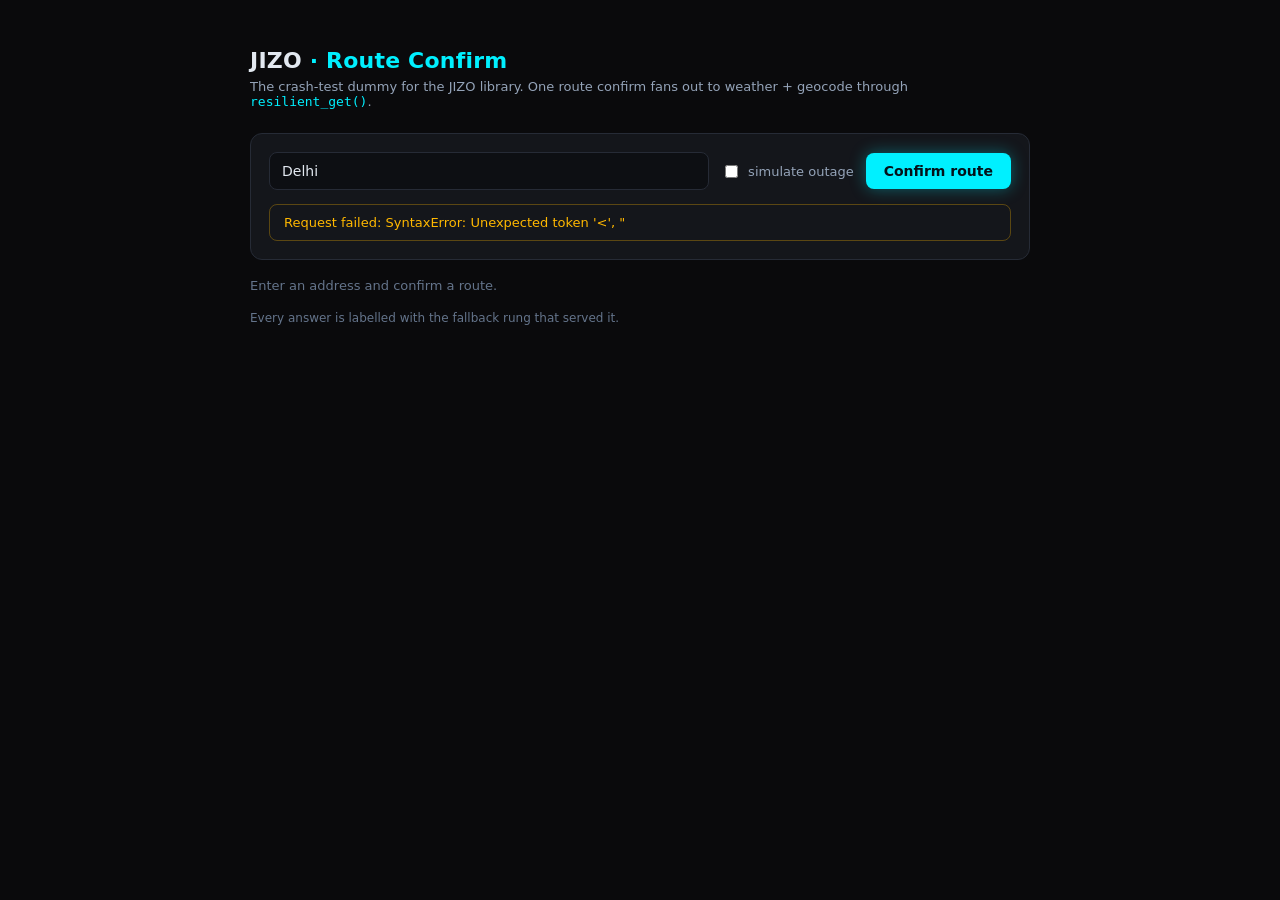
==== frontend/demo.html @ 1b7d5fe1 "feat(demo): route-confirm demo app that consumes the library Owner: Pushkar (P6). The consumer that " ====
<!DOCTYPE html>
<html lang="en">
<head>
<meta charset="utf-8">
<meta name="viewport" content="width=device-width, initial-scale=1">
<title>JIZO · Route Confirm</title>
<style>
  :root {
    --bg: #0a0a0c;
    --panel: #14161b;
    --border: #262b36;
    --text: #e2e8f0;
    --muted: #94a3b8;
    --faint: #64748b;
    --cyan: #00f0ff;
    --green: #00ff66;
    --amber: #ffb800;
    --pink: #ff0055;
  }
  * { box-sizing: border-box; }
  body {
    margin: 0; min-height: 100vh; background: var(--bg); color: var(--text);
    font-family: "Segoe UI", Inter, system-ui, sans-serif;
    display: flex; justify-content: center; padding: 48px 20px;
  }
  .wrap { width: 100%; max-width: 780px; }
  header { margin-bottom: 24px; }
  h1 { margin: 0; font-size: 22px; font-weight: 700; letter-spacing: 0.2px; }
  h1 span { color: var(--cyan); }
  .sub { color: var(--muted); font-size: 13px; margin-top: 6px; }

  .panel {
    background: var(--panel); border: 1px solid var(--border);
    border-radius: 12px; padding: 18px;
  }
  .controls { display: flex; gap: 12px; align-items: center; flex-wrap: wrap; }
  input[type=text] {
    flex: 1; min-width: 180px; background: #0d0f13; color: var(--text);
    border: 1px solid var(--border); border-radius: 8px;
    padding: 10px 12px; font: inherit; font-size: 14px;
  }
  input[type=text]:focus { outline: none; border-color: var(--cyan); }
  label.check { display: flex; align-items: center; gap: 7px; color: var(--muted); font-size: 13px; }
  button {
    background: var(--cyan); color: #04121a; border: 0; border-radius: 8px;
    padding: 10px 18px; font: inherit; font-weight: 700; font-size: 14px;
    cursor: pointer; box-shadow: 0 0 16px rgba(0, 240, 255, 0.35);
  }
  button:hover { box-shadow: 0 0 22px rgba(0, 240, 255, 0.55); }
  button:disabled { opacity: 0.5; cursor: default; box-shadow: none; }

  .results { display: grid; grid-template-columns: 1fr 1fr; gap: 14px; margin-top: 18px; }
  @media (max-width: 640px) { .results { grid-template-columns: 1fr; } }
  .card {
    background: var(--panel); border: 1px solid var(--border);
    border-radius: 12px; padding: 16px;
  }
  .card h2 { margin: 0 0 10px; font-size: 13px; color: var(--muted); font-weight: 600; }
  .badge {
    display: inline-block; font-size: 11px; font-weight: 700; padding: 3px 9px;
    border-radius: 999px; text-transform: uppercase; letter-spacing: 0.6px;
  }
  .badge.live    { color: #04121a; background: var(--green); }
  .badge.cache   { color: #1a1204; background: var(--amber); }
  .badge.default { color: #1a1204; background: var(--amber); }
  .badge.message { color: #fff; background: var(--pink); }
  .badge.none    { color: var(--text); background: #334155; }
  .meta { display: flex; flex-wrap: wrap; gap: 6px 16px; color: var(--faint); font-size: 12px; margin: 10px 0; }
  .meta b { color: var(--muted); font-weight: 600; }
  pre {
    margin: 0; background: #0d0f13; border: 1px solid var(--border);
    border-radius: 8px; padding: 10px; font-size: 11.5px; color: #b6c2d2;
    overflow: auto; max-height: 180px;
  }
  .empty { color: var(--faint); font-size: 13px; }
  footer { color: var(--faint); font-size: 12px; margin-top: 18px; }
  code { color: var(--cyan); }
  .banner {
    margin-top: 14px; padding: 10px 14px; border-radius: 8px; font-size: 13px;
    border: 1px solid var(--border);
  }
  .banner.ok { color: var(--green); border-color: rgba(0,255,102,0.3); }
  .banner.bad { color: var(--amber); border-color: rgba(255,184,0,0.3); }
</style>
</head>
<body>
  <div class="wrap">
    <header>
      <h1>JIZO <span>· Route Confirm</span></h1>
      <div class="sub">
        The crash-test dummy for the JIZO library. One route confirm fans out to
        weather + geocode through <code>resilient_get()</code>.
      </div>
    </header>

    <div class="panel">
      <div class="controls">
        <input id="address" type="text" value="Delhi" placeholder="Delivery address">
        <label class="check">
          <input id="simulate" type="checkbox"> simulate outage
        </label>
        <button id="go">Confirm route</button>
      </div>
      <div id="banner"></div>
    </div>

    <div class="results" id="results">
      <div class="empty">Enter an address and confirm a route.</div>
    </div>

    <footer>Every answer is labelled with the fallback rung that served it.</footer>
  </div>

<script>
const $ = (id) => document.getElementById(id);

function badge(rung) {
  const cls = ["live", "cache", "default", "message"].includes(rung) ? rung : "none";
  return `<span class="badge ${cls}">${rung}</span>`;
}

function card(key, r) {
  const title = key === "weather" ? "Weather · Open-Meteo" : "Geocode · Nominatim";
  const data = r.data === null || r.data === undefined
    ? '<span class="empty">no payload</span>'
    : `<pre>${JSON.stringify(r.data, null, 2)}</pre>`;
  const breaker = r.breakerState || "—";
  return `
    <div class="card">
      <h2>${title}</h2>
      ${badge(r.servedFrom)}
      <div class="meta">
        <span><b>status</b> ${r.status ?? "—"}</span>
        <span><b>latency</b> ${r.latencyMs}ms</span>
        <span><b>attempts</b> ${r.attempts}</span>
        <span><b>breaker</b> ${breaker}</span>
      </div>
      ${r.note ? `<div class="meta"><span>${r.note}</span></div>` : ""}
      ${data}
    </div>`;
}

async function confirm() {
  const button = $("go");
  button.disabled = true;
  $("banner").innerHTML = "";
  try {
    const params = new URLSearchParams({
      address: $("address").value || "Delhi",
      simulate: $("simulate").checked ? "1" : "0",
    });
    const response = await fetch("/api/confirm?" + params.toString());
    const body = await response.json();
    $("results").innerHTML =
      card("weather", body.results.weather) + card("geocode", body.results.geocode);
    $("banner").innerHTML = body.degraded
      ? `<div class="banner bad">Degraded — a fallback rung answered instead of the live upstream.</div>`
      : `<div class="banner ok">Healthy — both calls served live.</div>`;
  } catch (err) {
    $("banner").innerHTML = `<div class="banner bad">Request failed: ${err}</div>`;
  } finally {
    button.disabled = false;
  }
}

$("go").addEventListener("click", confirm);
$("address").addEventListener("keydown", (e) => { if (e.key === "Enter") confirm(); });
confirm();
</script>
</body>
</html>
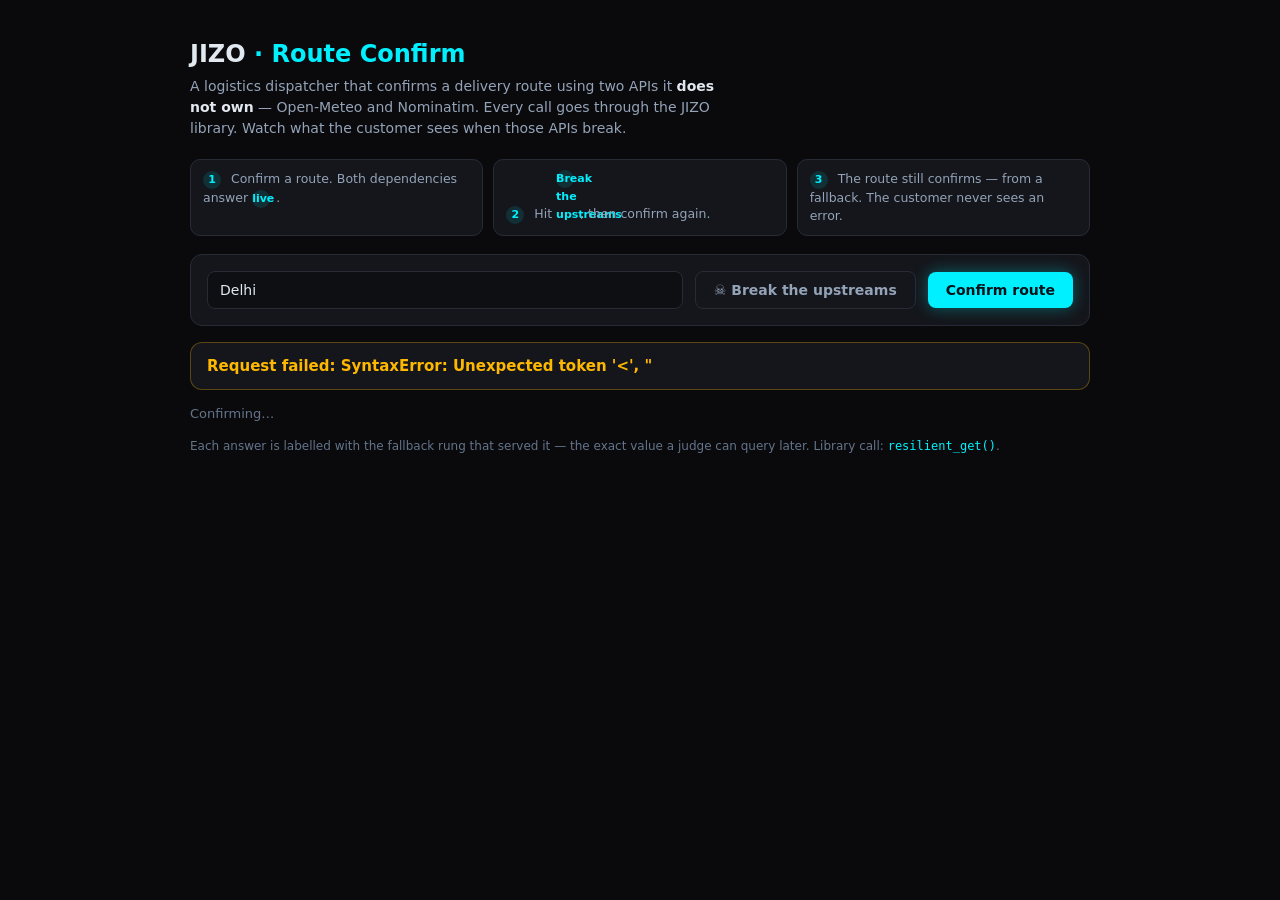
==== commit 2048d912: "feat(demo): make the demo explain itself and be presentable The first cut showed WHAT happened but n" ====
--- a/frontend/demo.html
+++ b/frontend/demo.html
@@ -6,164 +6,216 @@
 <title>JIZO · Route Confirm</title>
 <style>
   :root {
-    --bg: #0a0a0c;
-    --panel: #14161b;
-    --border: #262b36;
-    --text: #e2e8f0;
-    --muted: #94a3b8;
-    --faint: #64748b;
-    --cyan: #00f0ff;
-    --green: #00ff66;
-    --amber: #ffb800;
-    --pink: #ff0055;
+    --bg: #0a0a0c; --panel: #14161b; --panel-2: #0d0f13;
+    --border: #262b36; --text: #e2e8f0; --muted: #94a3b8; --faint: #64748b;
+    --cyan: #00f0ff; --green: #00ff66; --amber: #ffb800; --pink: #ff0055;
   }
   * { box-sizing: border-box; }
   body {
     margin: 0; min-height: 100vh; background: var(--bg); color: var(--text);
     font-family: "Segoe UI", Inter, system-ui, sans-serif;
-    display: flex; justify-content: center; padding: 48px 20px;
-  }
-  .wrap { width: 100%; max-width: 780px; }
-  header { margin-bottom: 24px; }
-  h1 { margin: 0; font-size: 22px; font-weight: 700; letter-spacing: 0.2px; }
+    display: flex; justify-content: center; padding: 40px 20px;
+  }
+  .wrap { width: 100%; max-width: 900px; }
+
+  header { margin-bottom: 20px; }
+  h1 { margin: 0; font-size: 24px; font-weight: 700; }
   h1 span { color: var(--cyan); }
-  .sub { color: var(--muted); font-size: 13px; margin-top: 6px; }
-
-  .panel {
-    background: var(--panel); border: 1px solid var(--border);
-    border-radius: 12px; padding: 18px;
-  }
+  .lede { color: var(--muted); font-size: 14px; margin: 8px 0 0; line-height: 1.5; max-width: 62ch; }
+  .lede b { color: var(--text); }
+
+  /* presenter steps */
+  .steps { display: grid; grid-template-columns: repeat(3, 1fr); gap: 10px; margin: 18px 0; }
+  @media (max-width: 700px) { .steps { grid-template-columns: 1fr; } }
+  .step {
+    background: var(--panel); border: 1px solid var(--border); border-radius: 10px;
+    padding: 10px 12px; font-size: 12.5px; color: var(--muted); line-height: 1.45;
+  }
+  .step b {
+    display: inline-block; width: 18px; height: 18px; border-radius: 50%;
+    background: rgba(0,240,255,0.12); color: var(--cyan); text-align: center;
+    line-height: 18px; font-size: 11px; margin-right: 6px;
+  }
+
+  .panel { background: var(--panel); border: 1px solid var(--border); border-radius: 12px; padding: 16px; }
   .controls { display: flex; gap: 12px; align-items: center; flex-wrap: wrap; }
   input[type=text] {
-    flex: 1; min-width: 180px; background: #0d0f13; color: var(--text);
-    border: 1px solid var(--border); border-radius: 8px;
-    padding: 10px 12px; font: inherit; font-size: 14px;
+    flex: 1; min-width: 160px; background: var(--panel-2); color: var(--text);
+    border: 1px solid var(--border); border-radius: 8px; padding: 10px 12px;
+    font: inherit; font-size: 14px;
   }
   input[type=text]:focus { outline: none; border-color: var(--cyan); }
-  label.check { display: flex; align-items: center; gap: 7px; color: var(--muted); font-size: 13px; }
   button {
-    background: var(--cyan); color: #04121a; border: 0; border-radius: 8px;
-    padding: 10px 18px; font: inherit; font-weight: 700; font-size: 14px;
-    cursor: pointer; box-shadow: 0 0 16px rgba(0, 240, 255, 0.35);
-  }
-  button:hover { box-shadow: 0 0 22px rgba(0, 240, 255, 0.55); }
-  button:disabled { opacity: 0.5; cursor: default; box-shadow: none; }
-
-  .results { display: grid; grid-template-columns: 1fr 1fr; gap: 14px; margin-top: 18px; }
-  @media (max-width: 640px) { .results { grid-template-columns: 1fr; } }
-  .card {
-    background: var(--panel); border: 1px solid var(--border);
-    border-radius: 12px; padding: 16px;
-  }
-  .card h2 { margin: 0 0 10px; font-size: 13px; color: var(--muted); font-weight: 600; }
-  .badge {
-    display: inline-block; font-size: 11px; font-weight: 700; padding: 3px 9px;
-    border-radius: 999px; text-transform: uppercase; letter-spacing: 0.6px;
-  }
-  .badge.live    { color: #04121a; background: var(--green); }
-  .badge.cache   { color: #1a1204; background: var(--amber); }
-  .badge.default { color: #1a1204; background: var(--amber); }
-  .badge.message { color: #fff; background: var(--pink); }
-  .badge.none    { color: var(--text); background: #334155; }
-  .meta { display: flex; flex-wrap: wrap; gap: 6px 16px; color: var(--faint); font-size: 12px; margin: 10px 0; }
+    border: 0; border-radius: 8px; padding: 10px 18px; font: inherit;
+    font-weight: 700; font-size: 14px; cursor: pointer;
+  }
+  #go { background: var(--cyan); color: #04121a; box-shadow: 0 0 16px rgba(0,240,255,0.35); }
+  #go:hover { box-shadow: 0 0 22px rgba(0,240,255,0.55); }
+  #go:disabled { opacity: 0.5; cursor: default; box-shadow: none; }
+  #break {
+    background: transparent; color: var(--muted); border: 1px solid var(--border);
+  }
+  #break:hover { color: var(--text); border-color: var(--faint); }
+  #break.on {
+    background: rgba(255,0,85,0.14); color: var(--pink);
+    border-color: rgba(255,0,85,0.5); box-shadow: 0 0 16px rgba(255,0,85,0.25);
+  }
+
+  .verdict {
+    margin: 16px 0; padding: 14px 16px; border-radius: 12px; font-size: 15px;
+    font-weight: 600; border: 1px solid var(--border); background: var(--panel);
+  }
+  .verdict.ok { color: var(--green); border-color: rgba(0,255,102,0.3); }
+  .verdict.bad { color: var(--amber); border-color: rgba(255,184,0,0.3); }
+  .verdict small { display: block; color: var(--muted); font-weight: 400; font-size: 12.5px; margin-top: 4px; }
+
+  .results { display: grid; grid-template-columns: 1fr 1fr; gap: 14px; }
+  @media (max-width: 700px) { .results { grid-template-columns: 1fr; } }
+  .card { background: var(--panel); border: 1px solid var(--border); border-radius: 12px; padding: 16px; }
+  .card h2 { margin: 0 0 4px; font-size: 14px; }
+  .card .host { color: var(--faint); font-size: 11.5px; margin-bottom: 12px; }
+
+  /* the ladder */
+  .ladder { display: flex; align-items: center; gap: 4px; margin-bottom: 12px; flex-wrap: wrap; }
+  .rung {
+    font-size: 10.5px; text-transform: uppercase; letter-spacing: 0.6px;
+    padding: 4px 9px; border-radius: 6px; border: 1px solid var(--border);
+    color: var(--faint); background: transparent;
+  }
+  .rung.active.live    { color: #04121a; background: var(--green); border-color: var(--green); }
+  .rung.active.cache   { color: #1a1204; background: var(--amber); border-color: var(--amber); }
+  .rung.active.default { color: #1a1204; background: var(--amber); border-color: var(--amber); }
+  .rung.active.message { color: #fff; background: var(--pink); border-color: var(--pink); }
+  .arrow { color: var(--faint); font-size: 11px; }
+
+  .headline { font-size: 18px; font-weight: 700; margin: 4px 0 10px; }
+  .meta { display: flex; flex-wrap: wrap; gap: 4px 14px; color: var(--faint); font-size: 12px; }
   .meta b { color: var(--muted); font-weight: 600; }
+  .why { color: var(--muted); font-size: 12.5px; line-height: 1.5; margin-top: 10px; }
+  details { margin-top: 10px; }
+  summary { color: var(--faint); font-size: 11.5px; cursor: pointer; }
   pre {
-    margin: 0; background: #0d0f13; border: 1px solid var(--border);
-    border-radius: 8px; padding: 10px; font-size: 11.5px; color: #b6c2d2;
-    overflow: auto; max-height: 180px;
-  }
-  .empty { color: var(--faint); font-size: 13px; }
+    margin: 8px 0 0; background: var(--panel-2); border: 1px solid var(--border);
+    border-radius: 8px; padding: 10px; font-size: 11px; color: #b6c2d2;
+    overflow: auto; max-height: 170px;
+  }
   footer { color: var(--faint); font-size: 12px; margin-top: 18px; }
   code { color: var(--cyan); }
-  .banner {
-    margin-top: 14px; padding: 10px 14px; border-radius: 8px; font-size: 13px;
-    border: 1px solid var(--border);
-  }
-  .banner.ok { color: var(--green); border-color: rgba(0,255,102,0.3); }
-  .banner.bad { color: var(--amber); border-color: rgba(255,184,0,0.3); }
+  .empty { color: var(--faint); font-size: 13px; }
 </style>
 </head>
 <body>
   <div class="wrap">
     <header>
       <h1>JIZO <span>· Route Confirm</span></h1>
-      <div class="sub">
-        The crash-test dummy for the JIZO library. One route confirm fans out to
-        weather + geocode through <code>resilient_get()</code>.
-      </div>
+      <p class="lede">
+        A logistics dispatcher that confirms a delivery route using two APIs it
+        <b>does not own</b> — Open-Meteo and Nominatim. Every call goes through
+        the JIZO library. Watch what the customer sees when those APIs break.
+      </p>
     </header>
+
+    <section class="steps">
+      <div class="step"><b>1</b> Confirm a route. Both dependencies answer <b>live</b>.</div>
+      <div class="step"><b>2</b> Hit <b>Break the upstreams</b>, then confirm again.</div>
+      <div class="step"><b>3</b> The route still confirms — from a fallback. The customer never sees an error.</div>
+    </section>
 
     <div class="panel">
       <div class="controls">
         <input id="address" type="text" value="Delhi" placeholder="Delivery address">
-        <label class="check">
-          <input id="simulate" type="checkbox"> simulate outage
-        </label>
-        <button id="go">Confirm route</button>
+        <button id="break" type="button">☠ Break the upstreams</button>
+        <button id="go" type="button">Confirm route</button>
       </div>
-      <div id="banner"></div>
     </div>
 
+    <div id="verdict"></div>
     <div class="results" id="results">
-      <div class="empty">Enter an address and confirm a route.</div>
+      <div class="empty">Confirming…</div>
     </div>
 
-    <footer>Every answer is labelled with the fallback rung that served it.</footer>
+    <footer>
+      Each answer is labelled with the fallback rung that served it — the exact
+      value a judge can query later. Library call: <code>resilient_get()</code>.
+    </footer>
   </div>
 
 <script>
 const $ = (id) => document.getElementById(id);
-
-function badge(rung) {
-  const cls = ["live", "cache", "default", "message"].includes(rung) ? rung : "none";
-  return `<span class="badge ${cls}">${rung}</span>`;
+const HOSTS = { weather: "api.open-meteo.com", geocode: "nominatim.openstreetmap.org" };
+const TITLES = { weather: "Weather", geocode: "Geocode" };
+
+function headline(key, data) {
+  if (data === null || data === undefined) return "no payload";
+  if (key === "weather") {
+    const t = (data.current && data.current.temperature_2m) ?? data.temperature_2m;
+    const w = (data.current && data.current.wind_speed_10m) ?? data.wind_speed_10m;
+    if (t !== undefined) return `${t}°C · wind ${w ?? "—"} km/h`;
+  } else {
+    const first = Array.isArray(data) ? data[0] : data;
+    if (first && first.display_name) return first.display_name;
+  }
+  return "answered";
+}
+
+function ladder(rungs) {
+  return rungs.map((r, i) =>
+    `${i ? '<span class="arrow">→</span>' : ""}` +
+    `<span class="rung ${r.active ? "active " + r.rung : ""}">${r.rung}</span>`
+  ).join("");
 }
 
 function card(key, r) {
-  const title = key === "weather" ? "Weather · Open-Meteo" : "Geocode · Nominatim";
-  const data = r.data === null || r.data === undefined
-    ? '<span class="empty">no payload</span>'
-    : `<pre>${JSON.stringify(r.data, null, 2)}</pre>`;
-  const breaker = r.breakerState || "—";
+  const payload = r.data === null || r.data === undefined
+    ? ""
+    : `<details><summary>raw payload</summary><pre>${JSON.stringify(r.data, null, 2)}</pre></details>`;
   return `
     <div class="card">
-      <h2>${title}</h2>
-      ${badge(r.servedFrom)}
+      <h2>${TITLES[key]}</h2>
+      <div class="host">${HOSTS[key]}</div>
+      <div class="ladder">${ladder(r.ladder)}</div>
+      <div class="headline">${headline(key, r.data)}</div>
       <div class="meta">
         <span><b>status</b> ${r.status ?? "—"}</span>
+        <span><b>attempts</b> ${r.attempts}</span>
         <span><b>latency</b> ${r.latencyMs}ms</span>
-        <span><b>attempts</b> ${r.attempts}</span>
-        <span><b>breaker</b> ${breaker}</span>
+        <span><b>breaker</b> ${r.breakerState || "—"}</span>
       </div>
-      ${r.note ? `<div class="meta"><span>${r.note}</span></div>` : ""}
-      ${data}
+      <div class="why">${r.explanation}${r.note ? ` <span style="color:var(--faint)">(${r.note})</span>` : ""}</div>
+      ${payload}
     </div>`;
 }
 
 async function confirm() {
   const button = $("go");
   button.disabled = true;
-  $("banner").innerHTML = "";
   try {
     const params = new URLSearchParams({
       address: $("address").value || "Delhi",
-      simulate: $("simulate").checked ? "1" : "0",
+      simulate: $("break").classList.contains("on") ? "1" : "0",
     });
-    const response = await fetch("/api/confirm?" + params.toString());
-    const body = await response.json();
+    const body = await (await fetch("/api/confirm?" + params)).json();
     $("results").innerHTML =
       card("weather", body.results.weather) + card("geocode", body.results.geocode);
-    $("banner").innerHTML = body.degraded
-      ? `<div class="banner bad">Degraded — a fallback rung answered instead of the live upstream.</div>`
-      : `<div class="banner ok">Healthy — both calls served live.</div>`;
+    $("verdict").innerHTML = `
+      <div class="verdict ${body.degraded ? "bad" : "ok"}">
+        ${body.degraded ? "⚠ " : "✓ "}${body.verdict}
+        <small>Route for “${body.address}”. ${body.degraded
+          ? "A dependency is down; the fallback ladder absorbed it."
+          : "No fallback needed."}</small>
+      </div>`;
   } catch (err) {
-    $("banner").innerHTML = `<div class="banner bad">Request failed: ${err}</div>`;
+    $("verdict").innerHTML = `<div class="verdict bad">Request failed: ${err}</div>`;
   } finally {
     button.disabled = false;
   }
 }
 
 $("go").addEventListener("click", confirm);
+$("break").addEventListener("click", () => {
+  $("break").classList.toggle("on");
+  confirm();
+});
 $("address").addEventListener("keydown", (e) => { if (e.key === "Enter") confirm(); });
 confirm();
 </script>
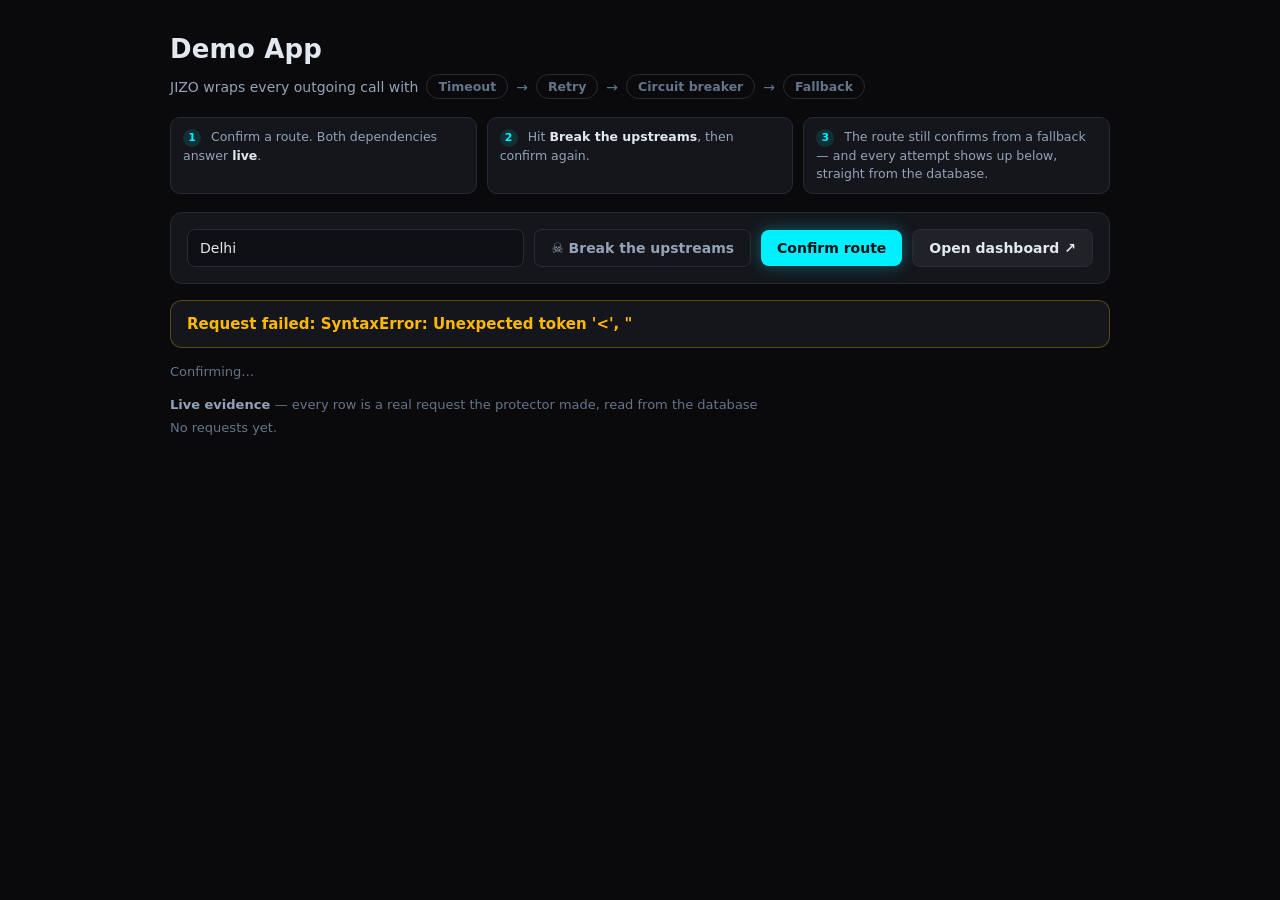
==== commit f2b59898: "feat(demo): make the demo real, provable, and wired to the dashboard The standalone demo app called " ====
--- a/frontend/demo.html
+++ b/frontend/demo.html
@@ -3,7 +3,7 @@
 <head>
 <meta charset="utf-8">
 <meta name="viewport" content="width=device-width, initial-scale=1">
-<title>JIZO · Route Confirm</title>
+<title>Demo App</title>
 <style>
   :root {
     --bg: #0a0a0c; --panel: #14161b; --panel-2: #0d0f13;
@@ -14,19 +14,25 @@
   body {
     margin: 0; min-height: 100vh; background: var(--bg); color: var(--text);
     font-family: "Segoe UI", Inter, system-ui, sans-serif;
-    display: flex; justify-content: center; padding: 40px 20px;
-  }
-  .wrap { width: 100%; max-width: 900px; }
-
-  header { margin-bottom: 20px; }
-  h1 { margin: 0; font-size: 24px; font-weight: 700; }
-  h1 span { color: var(--cyan); }
-  .lede { color: var(--muted); font-size: 14px; margin: 8px 0 0; line-height: 1.5; max-width: 62ch; }
-  .lede b { color: var(--text); }
-
-  /* presenter steps */
+    display: flex; justify-content: center; padding: 34px 20px;
+  }
+  .wrap { width: 100%; max-width: 940px; }
+  h1 { margin: 0; font-size: 26px; font-weight: 700; letter-spacing: 0.2px; }
+
+  .mechanism {
+    margin-top: 10px; color: var(--muted); font-size: 14px;
+    display: flex; align-items: center; gap: 8px; flex-wrap: wrap;
+  }
+  .layer {
+    padding: 4px 11px; border-radius: 999px; border: 1px solid var(--border);
+    color: var(--faint); font-size: 12.5px; font-weight: 600;
+  }
+  .layer.hot { color: #04121a; background: var(--cyan); border-color: var(--cyan);
+               box-shadow: 0 0 14px rgba(0,240,255,0.4); }
+  .arrow { color: var(--faint); }
+
   .steps { display: grid; grid-template-columns: repeat(3, 1fr); gap: 10px; margin: 18px 0; }
-  @media (max-width: 700px) { .steps { grid-template-columns: 1fr; } }
+  @media (max-width: 720px) { .steps { grid-template-columns: 1fr; } }
   .step {
     background: var(--panel); border: 1px solid var(--border); border-radius: 10px;
     padding: 10px 12px; font-size: 12.5px; color: var(--muted); line-height: 1.45;
@@ -36,89 +42,88 @@
     background: rgba(0,240,255,0.12); color: var(--cyan); text-align: center;
     line-height: 18px; font-size: 11px; margin-right: 6px;
   }
+  .step em { color: var(--text); font-style: normal; font-weight: 600; }
 
   .panel { background: var(--panel); border: 1px solid var(--border); border-radius: 12px; padding: 16px; }
-  .controls { display: flex; gap: 12px; align-items: center; flex-wrap: wrap; }
+  .controls { display: flex; gap: 10px; align-items: center; flex-wrap: wrap; }
   input[type=text] {
-    flex: 1; min-width: 160px; background: var(--panel-2); color: var(--text);
+    flex: 1; min-width: 150px; background: var(--panel-2); color: var(--text);
     border: 1px solid var(--border); border-radius: 8px; padding: 10px 12px;
     font: inherit; font-size: 14px;
   }
   input[type=text]:focus { outline: none; border-color: var(--cyan); }
-  button {
-    border: 0; border-radius: 8px; padding: 10px 18px; font: inherit;
-    font-weight: 700; font-size: 14px; cursor: pointer;
+  button, .dash {
+    border: 0; border-radius: 8px; padding: 10px 16px; font: inherit;
+    font-weight: 700; font-size: 14px; cursor: pointer; text-decoration: none;
+    display: inline-flex; align-items: center; gap: 6px;
   }
   #go { background: var(--cyan); color: #04121a; box-shadow: 0 0 16px rgba(0,240,255,0.35); }
   #go:hover { box-shadow: 0 0 22px rgba(0,240,255,0.55); }
   #go:disabled { opacity: 0.5; cursor: default; box-shadow: none; }
-  #break {
-    background: transparent; color: var(--muted); border: 1px solid var(--border);
-  }
+  #break { background: transparent; color: var(--muted); border: 1px solid var(--border); }
   #break:hover { color: var(--text); border-color: var(--faint); }
-  #break.on {
-    background: rgba(255,0,85,0.14); color: var(--pink);
-    border-color: rgba(255,0,85,0.5); box-shadow: 0 0 16px rgba(255,0,85,0.25);
-  }
-
-  .verdict {
-    margin: 16px 0; padding: 14px 16px; border-radius: 12px; font-size: 15px;
-    font-weight: 600; border: 1px solid var(--border); background: var(--panel);
-  }
+  #break.on { background: rgba(255,0,85,0.14); color: var(--pink);
+              border-color: rgba(255,0,85,0.5); box-shadow: 0 0 16px rgba(255,0,85,0.25); }
+  .dash { background: rgba(255,255,255,0.05); color: var(--text); border: 1px solid var(--border); margin-left: auto; }
+  .dash:hover { border-color: var(--cyan); color: var(--cyan); }
+
+  .verdict { margin: 16px 0; padding: 14px 16px; border-radius: 12px; font-size: 15px;
+             font-weight: 600; border: 1px solid var(--border); background: var(--panel); }
   .verdict.ok { color: var(--green); border-color: rgba(0,255,102,0.3); }
   .verdict.bad { color: var(--amber); border-color: rgba(255,184,0,0.3); }
   .verdict small { display: block; color: var(--muted); font-weight: 400; font-size: 12.5px; margin-top: 4px; }
 
   .results { display: grid; grid-template-columns: 1fr 1fr; gap: 14px; }
-  @media (max-width: 700px) { .results { grid-template-columns: 1fr; } }
+  @media (max-width: 720px) { .results { grid-template-columns: 1fr; } }
   .card { background: var(--panel); border: 1px solid var(--border); border-radius: 12px; padding: 16px; }
-  .card h2 { margin: 0 0 4px; font-size: 14px; }
-  .card .host { color: var(--faint); font-size: 11.5px; margin-bottom: 12px; }
-
-  /* the ladder */
+  .card h2 { margin: 0 0 12px; font-size: 14px; }
+  .card h2 small { color: var(--faint); font-weight: 500; margin-left: 6px; }
+
   .ladder { display: flex; align-items: center; gap: 4px; margin-bottom: 12px; flex-wrap: wrap; }
-  .rung {
-    font-size: 10.5px; text-transform: uppercase; letter-spacing: 0.6px;
-    padding: 4px 9px; border-radius: 6px; border: 1px solid var(--border);
-    color: var(--faint); background: transparent;
-  }
-  .rung.active.live    { color: #04121a; background: var(--green); border-color: var(--green); }
-  .rung.active.cache   { color: #1a1204; background: var(--amber); border-color: var(--amber); }
-  .rung.active.default { color: #1a1204; background: var(--amber); border-color: var(--amber); }
+  .rung { font-size: 10.5px; text-transform: uppercase; letter-spacing: 0.6px;
+          padding: 4px 9px; border-radius: 6px; border: 1px solid var(--border);
+          color: var(--faint); }
+  .rung.active.live { color: #04121a; background: var(--green); border-color: var(--green); }
+  .rung.active.cache, .rung.active.default { color: #1a1204; background: var(--amber); border-color: var(--amber); }
   .rung.active.message { color: #fff; background: var(--pink); border-color: var(--pink); }
-  .arrow { color: var(--faint); font-size: 11px; }
 
   .headline { font-size: 18px; font-weight: 700; margin: 4px 0 10px; }
   .meta { display: flex; flex-wrap: wrap; gap: 4px 14px; color: var(--faint); font-size: 12px; }
   .meta b { color: var(--muted); font-weight: 600; }
   .why { color: var(--muted); font-size: 12.5px; line-height: 1.5; margin-top: 10px; }
-  details { margin-top: 10px; }
-  summary { color: var(--faint); font-size: 11.5px; cursor: pointer; }
-  pre {
-    margin: 8px 0 0; background: var(--panel-2); border: 1px solid var(--border);
-    border-radius: 8px; padding: 10px; font-size: 11px; color: #b6c2d2;
-    overflow: auto; max-height: 170px;
-  }
-  footer { color: var(--faint); font-size: 12px; margin-top: 18px; }
+
+  .activity { margin-top: 18px; }
+  .activity h2 { font-size: 13px; color: var(--muted); font-weight: 600; margin: 0 0 8px; }
+  .activity h2 span { color: var(--faint); font-weight: 400; }
+  table { width: 100%; border-collapse: collapse; font-size: 12px; font-family: "Cascadia Code", Consolas, monospace; }
+  th { text-align: left; color: var(--faint); font-weight: 600; font-size: 10px; text-transform: uppercase;
+       letter-spacing: 0.7px; padding: 6px 8px; border-bottom: 1px solid var(--border); }
+  td { padding: 5px 8px; border-bottom: 1px solid rgba(255,255,255,0.04); color: var(--muted); }
+  td.ok { color: var(--green); } td.bad { color: var(--pink); } td.fb { color: var(--amber); }
+  .empty { color: var(--faint); font-size: 13px; }
   code { color: var(--cyan); }
-  .empty { color: var(--faint); font-size: 13px; }
 </style>
 </head>
 <body>
   <div class="wrap">
     <header>
-      <h1>JIZO <span>· Route Confirm</span></h1>
-      <p class="lede">
-        A logistics dispatcher that confirms a delivery route using two APIs it
-        <b>does not own</b> — Open-Meteo and Nominatim. Every call goes through
-        the JIZO library. Watch what the customer sees when those APIs break.
-      </p>
+      <h1>Demo App</h1>
+      <div class="mechanism">
+        <span>JIZO wraps every outgoing call with</span>
+        <span class="layer" id="l-timeout">Timeout</span>
+        <span class="arrow">→</span>
+        <span class="layer" id="l-retry">Retry</span>
+        <span class="arrow">→</span>
+        <span class="layer" id="l-breaker">Circuit breaker</span>
+        <span class="arrow">→</span>
+        <span class="layer" id="l-fallback">Fallback</span>
+      </div>
     </header>
 
     <section class="steps">
-      <div class="step"><b>1</b> Confirm a route. Both dependencies answer <b>live</b>.</div>
-      <div class="step"><b>2</b> Hit <b>Break the upstreams</b>, then confirm again.</div>
-      <div class="step"><b>3</b> The route still confirms — from a fallback. The customer never sees an error.</div>
+      <div class="step"><b>1</b> Confirm a route. Both dependencies answer <em>live</em>.</div>
+      <div class="step"><b>2</b> Hit <em>Break the upstreams</em>, then confirm again.</div>
+      <div class="step"><b>3</b> The route still confirms from a fallback — and every attempt shows up below, straight from the database.</div>
     </section>
 
     <div class="panel">
@@ -126,24 +131,23 @@
         <input id="address" type="text" value="Delhi" placeholder="Delivery address">
         <button id="break" type="button">☠ Break the upstreams</button>
         <button id="go" type="button">Confirm route</button>
+        <a class="dash" href="/dashboard" target="_blank" rel="noopener">Open dashboard ↗</a>
       </div>
     </div>
 
     <div id="verdict"></div>
-    <div class="results" id="results">
-      <div class="empty">Confirming…</div>
-    </div>
-
-    <footer>
-      Each answer is labelled with the fallback rung that served it — the exact
-      value a judge can query later. Library call: <code>resilient_get()</code>.
-    </footer>
+    <div class="results" id="results"><div class="empty">Confirming…</div></div>
+
+    <section class="activity">
+      <h2>Live evidence <span>— every row is a real request the protector made, read from the database</span></h2>
+      <div id="activity"><div class="empty">No requests yet.</div></div>
+    </section>
   </div>
 
 <script>
 const $ = (id) => document.getElementById(id);
-const HOSTS = { weather: "api.open-meteo.com", geocode: "nominatim.openstreetmap.org" };
-const TITLES = { weather: "Weather", geocode: "Geocode" };
+const TITLES = { weather: ["Weather", "api.open-meteo.com"], geocode: ["Geocode", "nominatim.openstreetmap.org"] };
+const LADDER = ["live", "cache", "default", "message"];
 
 function headline(key, data) {
   if (data === null || data === undefined) return "no payload";
@@ -158,56 +162,97 @@
   return "answered";
 }
 
-function ladder(rungs) {
-  return rungs.map((r, i) =>
+function ladder(rung) {
+  return LADDER.map((r, i) =>
     `${i ? '<span class="arrow">→</span>' : ""}` +
-    `<span class="rung ${r.active ? "active " + r.rung : ""}">${r.rung}</span>`
+    `<span class="rung ${r === rung ? "active " + r : ""}">${r}</span>`
   ).join("");
 }
 
 function card(key, r) {
-  const payload = r.data === null || r.data === undefined
-    ? ""
-    : `<details><summary>raw payload</summary><pre>${JSON.stringify(r.data, null, 2)}</pre></details>`;
+  const [title, host] = TITLES[key];
   return `
     <div class="card">
-      <h2>${TITLES[key]}</h2>
-      <div class="host">${HOSTS[key]}</div>
-      <div class="ladder">${ladder(r.ladder)}</div>
+      <h2>${title}<small>${host}</small></h2>
+      <div class="ladder">${ladder(r.served_from)}</div>
       <div class="headline">${headline(key, r.data)}</div>
       <div class="meta">
-        <span><b>status</b> ${r.status ?? "—"}</span>
+        <span><b>status</b> ${r.status_code ?? "—"}</span>
         <span><b>attempts</b> ${r.attempts}</span>
-        <span><b>latency</b> ${r.latencyMs}ms</span>
-        <span><b>breaker</b> ${r.breakerState || "—"}</span>
+        <span><b>latency</b> ${Math.round(r.latency_ms)}ms</span>
+        <span><b>breaker</b> ${r.breaker_state || "—"}</span>
       </div>
-      <div class="why">${r.explanation}${r.note ? ` <span style="color:var(--faint)">(${r.note})</span>` : ""}</div>
-      ${payload}
+      <div class="why">${explain(key, r)}</div>
     </div>`;
 }
 
+function explain(key, r) {
+  const rung = r.served_from;
+  if (rung === "live" && r.attempts > 1)
+    return `Answered live after ${r.attempts} attempts — it retried through failures before the upstream recovered.`;
+  if (rung === "live") return "Answered live by the real API.";
+  if (rung === "cache") return "The live API did not answer, so a cached answer was served — the customer still got a result.";
+  if (rung === "default") return "The live API and cache were unavailable; the seeded default for this city was served instead of an error.";
+  return "Nothing could be served. The caller gets a clear message, never a raw upstream error.";
+}
+
+function highlight(rows, breakerOpen) {
+  const retried = rows.some((r) => (r.attempts || 0) > 1);
+  const fellBack = rows.some((r) => r.served_from !== "live");
+  const tripped = breakerOpen || rows.some((r) => r.breaker_state === "OPEN");
+  $("l-timeout").classList.toggle("hot", fellBack);
+  $("l-retry").classList.toggle("hot", retried);
+  $("l-breaker").classList.toggle("hot", tripped);
+  $("l-fallback").classList.toggle("hot", fellBack);
+}
+
+function activityTable(rows) {
+  if (!rows.length) return '<div class="empty">No requests yet.</div>';
+  const body = rows.map((r) => {
+    const cls = r.servedFrom === "live" ? "ok"
+      : r.servedFrom === "none" ? "bad" : "fb";
+    return `<tr>
+      <td>${r.apiKey}</td><td>${r.phase}</td>
+      <td>${r.attempt ?? "—"}</td>
+      <td>${r.status ?? "—"}</td>
+      <td>${r.latencyMs !== null && r.latencyMs !== undefined ? Math.round(r.latencyMs) + "ms" : "—"}</td>
+      <td class="${cls}">${r.servedFrom}</td>
+      <td>${r.breakerState || "—"}</td>
+    </tr>`;
+  }).join("");
+  return `<table>
+    <tr><th>api</th><th>phase</th><th>attempt</th><th>status</th><th>latency</th><th>served from</th><th>breaker</th></tr>
+    ${body}</table>`;
+}
+
 async function confirm() {
-  const button = $("go");
-  button.disabled = true;
+  $("go").disabled = true;
   try {
     const params = new URLSearchParams({
+      mode: "experiment",
       address: $("address").value || "Delhi",
       simulate: $("break").classList.contains("on") ? "1" : "0",
     });
-    const body = await (await fetch("/api/confirm?" + params)).json();
-    $("results").innerHTML =
-      card("weather", body.results.weather) + card("geocode", body.results.geocode);
+    const body = await (await fetch("/route/plan?" + params, { method: "POST" })).json();
+    const results = body.result;
+    $("results").innerHTML = card("weather", results.weather) + card("geocode", results.geocode);
+
+    const degraded = Object.values(results).some((r) => r.served_from !== "live");
     $("verdict").innerHTML = `
-      <div class="verdict ${body.degraded ? "bad" : "ok"}">
-        ${body.degraded ? "⚠ " : "✓ "}${body.verdict}
-        <small>Route for “${body.address}”. ${body.degraded
-          ? "A dependency is down; the fallback ladder absorbed it."
-          : "No fallback needed."}</small>
+      <div class="verdict ${degraded ? "bad" : "ok"}">
+        ${degraded ? "⚠ " : "✓ "}${degraded
+          ? "Route confirmed, but a dependency was down. JIZO served a fallback — the customer never saw an error."
+          : "Route confirmed. Both dependencies answered live."}
+        <small>Route for “${body.address}” · trace <code>${body.trace_id}</code></small>
       </div>`;
+
+    highlight(Object.values(results), false);
+    const activity = await (await fetch("/demo/activity?trace_id=" + encodeURIComponent(body.trace_id))).json();
+    $("activity").innerHTML = activityTable(activity.rows);
   } catch (err) {
     $("verdict").innerHTML = `<div class="verdict bad">Request failed: ${err}</div>`;
   } finally {
-    button.disabled = false;
+    $("go").disabled = false;
   }
 }
 
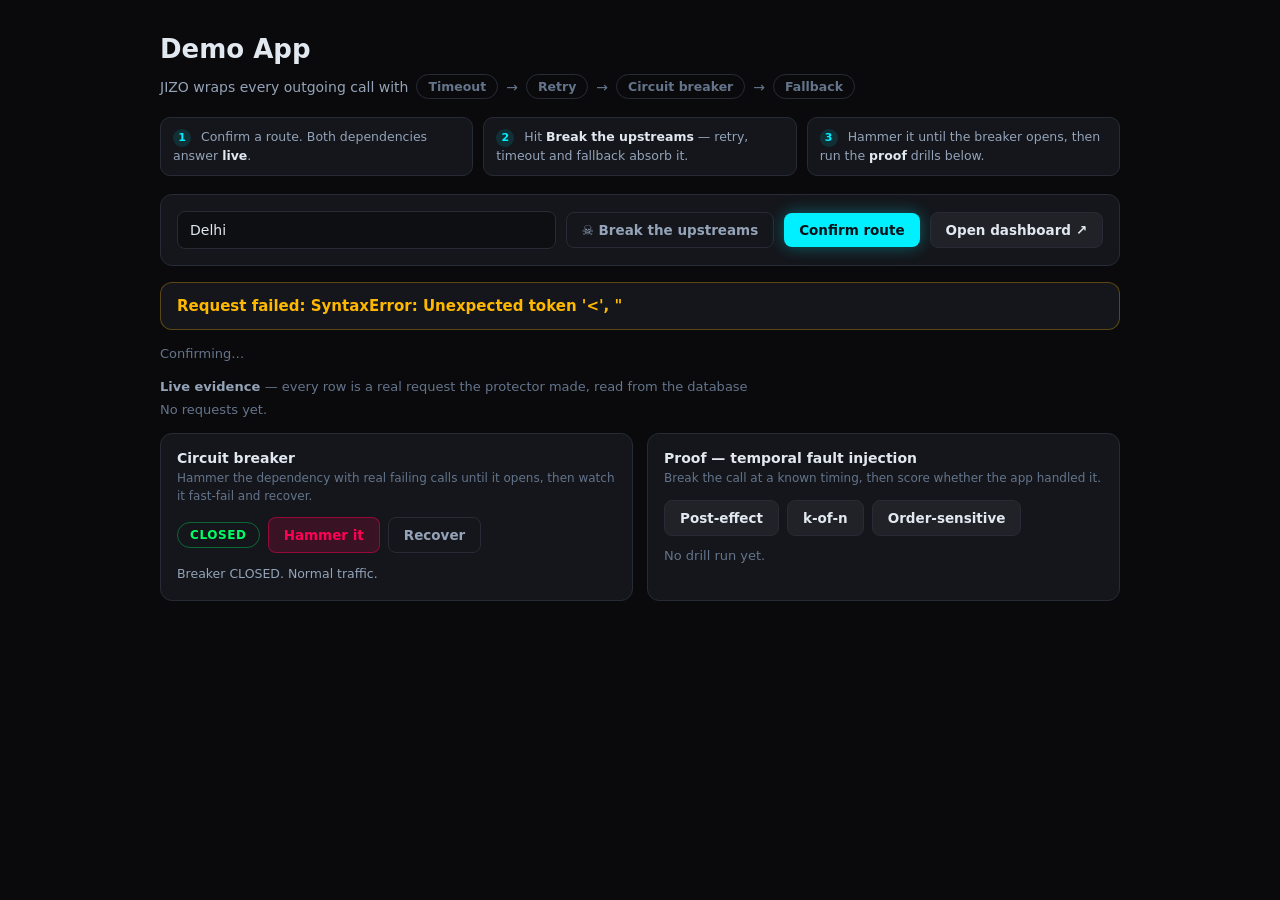
==== commit 99a3cdb9: "feat(demo): breaker controls + the three proof drills on the demo page The demo only showed the fall" ====
--- a/frontend/demo.html
+++ b/frontend/demo.html
@@ -16,56 +16,52 @@
     font-family: "Segoe UI", Inter, system-ui, sans-serif;
     display: flex; justify-content: center; padding: 34px 20px;
   }
-  .wrap { width: 100%; max-width: 940px; }
-  h1 { margin: 0; font-size: 26px; font-weight: 700; letter-spacing: 0.2px; }
-
-  .mechanism {
-    margin-top: 10px; color: var(--muted); font-size: 14px;
-    display: flex; align-items: center; gap: 8px; flex-wrap: wrap;
-  }
-  .layer {
-    padding: 4px 11px; border-radius: 999px; border: 1px solid var(--border);
-    color: var(--faint); font-size: 12.5px; font-weight: 600;
-  }
+  .wrap { width: 100%; max-width: 960px; }
+  h1 { margin: 0; font-size: 26px; font-weight: 700; }
+
+  .mechanism { margin-top: 10px; color: var(--muted); font-size: 14px;
+               display: flex; align-items: center; gap: 8px; flex-wrap: wrap; }
+  .layer { padding: 4px 11px; border-radius: 999px; border: 1px solid var(--border);
+           color: var(--faint); font-size: 12.5px; font-weight: 600; }
   .layer.hot { color: #04121a; background: var(--cyan); border-color: var(--cyan);
                box-shadow: 0 0 14px rgba(0,240,255,0.4); }
   .arrow { color: var(--faint); }
 
   .steps { display: grid; grid-template-columns: repeat(3, 1fr); gap: 10px; margin: 18px 0; }
   @media (max-width: 720px) { .steps { grid-template-columns: 1fr; } }
-  .step {
-    background: var(--panel); border: 1px solid var(--border); border-radius: 10px;
-    padding: 10px 12px; font-size: 12.5px; color: var(--muted); line-height: 1.45;
-  }
-  .step b {
-    display: inline-block; width: 18px; height: 18px; border-radius: 50%;
-    background: rgba(0,240,255,0.12); color: var(--cyan); text-align: center;
-    line-height: 18px; font-size: 11px; margin-right: 6px;
-  }
+  .step { background: var(--panel); border: 1px solid var(--border); border-radius: 10px;
+          padding: 10px 12px; font-size: 12.5px; color: var(--muted); line-height: 1.45; }
+  .step b { display: inline-block; width: 18px; height: 18px; border-radius: 50%;
+            background: rgba(0,240,255,0.12); color: var(--cyan); text-align: center;
+            line-height: 18px; font-size: 11px; margin-right: 6px; }
   .step em { color: var(--text); font-style: normal; font-weight: 600; }
 
   .panel { background: var(--panel); border: 1px solid var(--border); border-radius: 12px; padding: 16px; }
+  .grid2 { display: grid; grid-template-columns: 1fr 1fr; gap: 14px; margin-top: 16px; }
+  @media (max-width: 760px) { .grid2 { grid-template-columns: 1fr; } }
+  .panel h3 { margin: 0 0 4px; font-size: 14px; }
+  .panel .sub { color: var(--faint); font-size: 12px; margin: 0 0 12px; line-height: 1.45; }
+  .row-controls { display: flex; gap: 8px; align-items: center; flex-wrap: wrap; margin-bottom: 12px; }
+
   .controls { display: flex; gap: 10px; align-items: center; flex-wrap: wrap; }
-  input[type=text] {
-    flex: 1; min-width: 150px; background: var(--panel-2); color: var(--text);
-    border: 1px solid var(--border); border-radius: 8px; padding: 10px 12px;
-    font: inherit; font-size: 14px;
-  }
+  input[type=text] { flex: 1; min-width: 150px; background: var(--panel-2); color: var(--text);
+                     border: 1px solid var(--border); border-radius: 8px; padding: 10px 12px;
+                     font: inherit; font-size: 14px; }
   input[type=text]:focus { outline: none; border-color: var(--cyan); }
-  button, .dash {
-    border: 0; border-radius: 8px; padding: 10px 16px; font: inherit;
-    font-weight: 700; font-size: 14px; cursor: pointer; text-decoration: none;
-    display: inline-flex; align-items: center; gap: 6px;
-  }
+  button, .dash { border: 0; border-radius: 8px; padding: 9px 15px; font: inherit;
+                  font-weight: 700; font-size: 13.5px; cursor: pointer; text-decoration: none;
+                  display: inline-flex; align-items: center; gap: 6px; }
   #go { background: var(--cyan); color: #04121a; box-shadow: 0 0 16px rgba(0,240,255,0.35); }
-  #go:hover { box-shadow: 0 0 22px rgba(0,240,255,0.55); }
   #go:disabled { opacity: 0.5; cursor: default; box-shadow: none; }
   #break { background: transparent; color: var(--muted); border: 1px solid var(--border); }
-  #break:hover { color: var(--text); border-color: var(--faint); }
-  #break.on { background: rgba(255,0,85,0.14); color: var(--pink);
-              border-color: rgba(255,0,85,0.5); box-shadow: 0 0 16px rgba(255,0,85,0.25); }
+  #break.on { background: rgba(255,0,85,0.14); color: var(--pink); border-color: rgba(255,0,85,0.5); }
   .dash { background: rgba(255,255,255,0.05); color: var(--text); border: 1px solid var(--border); margin-left: auto; }
   .dash:hover { border-color: var(--cyan); color: var(--cyan); }
+  .danger { background: rgba(255,0,85,0.16); color: var(--pink); border: 1px solid rgba(255,0,85,0.45); }
+  .ghost { background: transparent; color: var(--muted); border: 1px solid var(--border); }
+  .drill { background: rgba(255,255,255,0.05); color: var(--text); border: 1px solid var(--border); }
+  .drill:hover { border-color: var(--cyan); color: var(--cyan); }
+  button:disabled { opacity: 0.45; cursor: default; }
 
   .verdict { margin: 16px 0; padding: 14px 16px; border-radius: 12px; font-size: 15px;
              font-weight: 600; border: 1px solid var(--border); background: var(--panel); }
@@ -78,19 +74,34 @@
   .card { background: var(--panel); border: 1px solid var(--border); border-radius: 12px; padding: 16px; }
   .card h2 { margin: 0 0 12px; font-size: 14px; }
   .card h2 small { color: var(--faint); font-weight: 500; margin-left: 6px; }
-
   .ladder { display: flex; align-items: center; gap: 4px; margin-bottom: 12px; flex-wrap: wrap; }
   .rung { font-size: 10.5px; text-transform: uppercase; letter-spacing: 0.6px;
-          padding: 4px 9px; border-radius: 6px; border: 1px solid var(--border);
-          color: var(--faint); }
+          padding: 4px 9px; border-radius: 6px; border: 1px solid var(--border); color: var(--faint); }
   .rung.active.live { color: #04121a; background: var(--green); border-color: var(--green); }
   .rung.active.cache, .rung.active.default { color: #1a1204; background: var(--amber); border-color: var(--amber); }
   .rung.active.message { color: #fff; background: var(--pink); border-color: var(--pink); }
-
   .headline { font-size: 18px; font-weight: 700; margin: 4px 0 10px; }
   .meta { display: flex; flex-wrap: wrap; gap: 4px 14px; color: var(--faint); font-size: 12px; }
   .meta b { color: var(--muted); font-weight: 600; }
   .why { color: var(--muted); font-size: 12.5px; line-height: 1.5; margin-top: 10px; }
+
+  .breaker-chip { font-size: 12px; font-weight: 800; letter-spacing: 0.6px; padding: 5px 12px;
+                  border-radius: 999px; border: 1px solid var(--border); }
+  .breaker-chip.closed { color: var(--green); border-color: rgba(0,255,102,0.35); }
+  .breaker-chip.open { color: #fff; background: var(--pink); border-color: var(--pink); box-shadow: 0 0 14px rgba(255,0,85,0.4); }
+  .breaker-chip.half_open { color: #1a1204; background: var(--amber); border-color: var(--amber); }
+  .result-line { color: var(--muted); font-size: 12.5px; line-height: 1.5; }
+
+  .drill-verdict { border: 1px solid var(--border); border-radius: 10px; padding: 12px; }
+  .drill-verdict.ok { border-color: rgba(0,255,102,0.35); }
+  .drill-verdict.bad { border-color: rgba(255,0,85,0.35); }
+  .drill-verdict b { font-size: 14px; }
+  .drill-verdict.ok b { color: var(--green); }
+  .drill-verdict.bad b { color: var(--pink); }
+  .flags { display: flex; flex-wrap: wrap; gap: 6px; margin: 8px 0; }
+  .flag { font-size: 11px; padding: 3px 8px; border-radius: 6px; border: 1px solid var(--border); font-family: "Cascadia Code", monospace; }
+  .flag.ok { color: var(--green); border-color: rgba(0,255,102,0.3); }
+  .flag.bad { color: var(--pink); border-color: rgba(255,0,85,0.3); }
 
   .activity { margin-top: 18px; }
   .activity h2 { font-size: 13px; color: var(--muted); font-weight: 600; margin: 0 0 8px; }
@@ -110,20 +121,17 @@
       <h1>Demo App</h1>
       <div class="mechanism">
         <span>JIZO wraps every outgoing call with</span>
-        <span class="layer" id="l-timeout">Timeout</span>
-        <span class="arrow">→</span>
-        <span class="layer" id="l-retry">Retry</span>
-        <span class="arrow">→</span>
-        <span class="layer" id="l-breaker">Circuit breaker</span>
-        <span class="arrow">→</span>
+        <span class="layer" id="l-timeout">Timeout</span><span class="arrow">→</span>
+        <span class="layer" id="l-retry">Retry</span><span class="arrow">→</span>
+        <span class="layer" id="l-breaker">Circuit breaker</span><span class="arrow">→</span>
         <span class="layer" id="l-fallback">Fallback</span>
       </div>
     </header>
 
     <section class="steps">
       <div class="step"><b>1</b> Confirm a route. Both dependencies answer <em>live</em>.</div>
-      <div class="step"><b>2</b> Hit <em>Break the upstreams</em>, then confirm again.</div>
-      <div class="step"><b>3</b> The route still confirms from a fallback — and every attempt shows up below, straight from the database.</div>
+      <div class="step"><b>2</b> Hit <em>Break the upstreams</em> — retry, timeout and fallback absorb it.</div>
+      <div class="step"><b>3</b> Hammer it until the breaker opens, then run the <em>proof</em> drills below.</div>
     </section>
 
     <div class="panel">
@@ -142,12 +150,54 @@
       <h2>Live evidence <span>— every row is a real request the protector made, read from the database</span></h2>
       <div id="activity"><div class="empty">No requests yet.</div></div>
     </section>
+
+    <section class="grid2">
+      <div class="panel">
+        <h3>Circuit breaker</h3>
+        <p class="sub">Hammer the dependency with real failing calls until it opens, then watch it fast-fail and recover.</p>
+        <div class="row-controls">
+          <span class="breaker-chip closed" id="breakerChip">CLOSED</span>
+          <button id="hammer" class="danger" type="button">Hammer it</button>
+          <button id="recover" class="ghost" type="button">Recover</button>
+        </div>
+        <div class="result-line" id="breakerResult">Breaker CLOSED. Normal traffic.</div>
+      </div>
+
+      <div class="panel">
+        <h3>Proof — temporal fault injection</h3>
+        <p class="sub">Break the call at a known timing, then score whether the app handled it.</p>
+        <div class="row-controls">
+          <button class="drill" data-drill="post-effect" type="button">Post-effect</button>
+          <button class="drill" data-drill="k-of-n" type="button">k-of-n</button>
+          <button class="drill" data-drill="order-sensitive" type="button">Order-sensitive</button>
+        </div>
+        <div id="drillResult"><div class="empty">No drill run yet.</div></div>
+      </div>
+    </section>
   </div>
 
 <script>
 const $ = (id) => document.getElementById(id);
 const TITLES = { weather: ["Weather", "api.open-meteo.com"], geocode: ["Geocode", "nominatim.openstreetmap.org"] };
 const LADDER = ["live", "cache", "default", "message"];
+
+const DRILLS = {
+  // These mirror `backend.faults.post_effect_drill` / `order_sensitive_drill`
+  // / `k_of_n_drill` exactly - target phase, guard phase and fault type all
+  // matter, and getting one wrong makes a correct run score FAIL.
+  "post-effect": (id) => ({ run_id: id, pattern: "post_effect", fault: "drop_response",
+    target: { api_key: "weather", phase: "recv", occurrence: 1 },
+    guard: { api_key: "weather", phase: "post_effect", min_count: 1 },
+    total_occurrences: 4, idempotent: false }),
+  "k-of-n": (id) => ({ run_id: id, pattern: "k_of_n", fault: "http_500",
+    target: { api_key: "weather", phase: "recv", occurrence: 3 },
+    guard: { api_key: "weather", phase: "send", min_count: 3 },
+    total_occurrences: 4, idempotent: true }),
+  "order-sensitive": (id) => ({ run_id: id, pattern: "order_sensitive", fault: "rival_response",
+    target: { api_key: "weather", phase: "recv", occurrence: 1 },
+    guard: { api_key: "weather", phase: "send", min_count: 1 },
+    total_occurrences: 4, idempotent: false }),
+};
 
 function headline(key, data) {
   if (data === null || data === undefined) return "no payload";
@@ -161,68 +211,52 @@
   }
   return "answered";
 }
-
 function ladder(rung) {
   return LADDER.map((r, i) =>
-    `${i ? '<span class="arrow">→</span>' : ""}` +
-    `<span class="rung ${r === rung ? "active " + r : ""}">${r}</span>`
+    `${i ? '<span class="arrow">→</span>' : ""}<span class="rung ${r === rung ? "active " + r : ""}">${r}</span>`
   ).join("");
 }
-
-function card(key, r) {
-  const [title, host] = TITLES[key];
-  return `
-    <div class="card">
-      <h2>${title}<small>${host}</small></h2>
-      <div class="ladder">${ladder(r.served_from)}</div>
-      <div class="headline">${headline(key, r.data)}</div>
-      <div class="meta">
-        <span><b>status</b> ${r.status_code ?? "—"}</span>
-        <span><b>attempts</b> ${r.attempts}</span>
-        <span><b>latency</b> ${Math.round(r.latency_ms)}ms</span>
-        <span><b>breaker</b> ${r.breaker_state || "—"}</span>
-      </div>
-      <div class="why">${explain(key, r)}</div>
-    </div>`;
-}
-
-function explain(key, r) {
-  const rung = r.served_from;
-  if (rung === "live" && r.attempts > 1)
-    return `Answered live after ${r.attempts} attempts — it retried through failures before the upstream recovered.`;
+function explain(rung, attempts) {
+  if (rung === "live" && attempts > 1) return `Answered live after ${attempts} attempts — it retried through failures before the upstream recovered.`;
   if (rung === "live") return "Answered live by the real API.";
   if (rung === "cache") return "The live API did not answer, so a cached answer was served — the customer still got a result.";
   if (rung === "default") return "The live API and cache were unavailable; the seeded default for this city was served instead of an error.";
   return "Nothing could be served. The caller gets a clear message, never a raw upstream error.";
 }
-
-function highlight(rows, breakerOpen) {
+function card(key, r) {
+  const [title, host] = TITLES[key];
+  return `<div class="card">
+    <h2>${title}<small>${host}</small></h2>
+    <div class="ladder">${ladder(r.served_from)}</div>
+    <div class="headline">${headline(key, r.data)}</div>
+    <div class="meta">
+      <span><b>status</b> ${r.status_code ?? "—"}</span>
+      <span><b>attempts</b> ${r.attempts}</span>
+      <span><b>latency</b> ${Math.round(r.latency_ms)}ms</span>
+      <span><b>breaker</b> ${r.breaker_state || "—"}</span>
+    </div>
+    <div class="why">${explain(r.served_from, r.attempts)}</div>
+  </div>`;
+}
+function highlight(rows) {
   const retried = rows.some((r) => (r.attempts || 0) > 1);
   const fellBack = rows.some((r) => r.served_from !== "live");
-  const tripped = breakerOpen || rows.some((r) => r.breaker_state === "OPEN");
+  const tripped = rows.some((r) => r.breaker_state === "OPEN");
   $("l-timeout").classList.toggle("hot", fellBack);
   $("l-retry").classList.toggle("hot", retried);
   $("l-breaker").classList.toggle("hot", tripped);
   $("l-fallback").classList.toggle("hot", fellBack);
 }
-
 function activityTable(rows) {
   if (!rows.length) return '<div class="empty">No requests yet.</div>';
   const body = rows.map((r) => {
-    const cls = r.servedFrom === "live" ? "ok"
-      : r.servedFrom === "none" ? "bad" : "fb";
-    return `<tr>
-      <td>${r.apiKey}</td><td>${r.phase}</td>
-      <td>${r.attempt ?? "—"}</td>
+    const cls = r.servedFrom === "live" ? "ok" : r.servedFrom === "none" ? "bad" : "fb";
+    return `<tr><td>${r.apiKey}</td><td>${r.phase}</td><td>${r.attempt ?? "—"}</td>
       <td>${r.status ?? "—"}</td>
       <td>${r.latencyMs !== null && r.latencyMs !== undefined ? Math.round(r.latencyMs) + "ms" : "—"}</td>
-      <td class="${cls}">${r.servedFrom}</td>
-      <td>${r.breakerState || "—"}</td>
-    </tr>`;
+      <td class="${cls}">${r.servedFrom}</td><td>${r.breakerState || "—"}</td></tr>`;
   }).join("");
-  return `<table>
-    <tr><th>api</th><th>phase</th><th>attempt</th><th>status</th><th>latency</th><th>served from</th><th>breaker</th></tr>
-    ${body}</table>`;
+  return `<table><tr><th>api</th><th>phase</th><th>attempt</th><th>status</th><th>latency</th><th>served from</th><th>breaker</th></tr>${body}</table>`;
 }
 
 async function confirm() {
@@ -236,32 +270,80 @@
     const body = await (await fetch("/route/plan?" + params, { method: "POST" })).json();
     const results = body.result;
     $("results").innerHTML = card("weather", results.weather) + card("geocode", results.geocode);
-
     const degraded = Object.values(results).some((r) => r.served_from !== "live");
-    $("verdict").innerHTML = `
-      <div class="verdict ${degraded ? "bad" : "ok"}">
-        ${degraded ? "⚠ " : "✓ "}${degraded
-          ? "Route confirmed, but a dependency was down. JIZO served a fallback — the customer never saw an error."
-          : "Route confirmed. Both dependencies answered live."}
-        <small>Route for “${body.address}” · trace <code>${body.trace_id}</code></small>
-      </div>`;
-
-    highlight(Object.values(results), false);
+    $("verdict").innerHTML = `<div class="verdict ${degraded ? "bad" : "ok"}">
+      ${degraded ? "⚠ " : "✓ "}${degraded
+        ? "Route confirmed, but a dependency was down. JIZO served a fallback — the customer never saw an error."
+        : "Route confirmed. Both dependencies answered live."}
+      <small>Route for “${body.address}” · trace <code>${body.trace_id}</code></small></div>`;
+    highlight(Object.values(results));
     const activity = await (await fetch("/demo/activity?trace_id=" + encodeURIComponent(body.trace_id))).json();
     $("activity").innerHTML = activityTable(activity.rows);
   } catch (err) {
     $("verdict").innerHTML = `<div class="verdict bad">Request failed: ${err}</div>`;
+  } finally { $("go").disabled = false; }
+}
+
+function chip(state) {
+  const el = $("breakerChip");
+  el.textContent = state;
+  el.className = "breaker-chip " + state.toLowerCase();
+}
+
+async function breaker(action) {
+  const button = action === "hammer" ? $("hammer") : $("recover");
+  const original = button.textContent;
+  button.disabled = true;
+  button.textContent = action === "hammer" ? "Hammering…" : "Recovering…";
+  $("breakerResult").textContent = action === "hammer"
+    ? "Driving real failing calls until the breaker opens…"
+    : "Waiting out the sleep window, then probing…";
+  try {
+    const r = await fetch("/demo/breaker?action=" + action + "&api_key=weather", { method: "POST" });
+    const b = await r.json();
+    chip(b.state);
+    $("breakerResult").textContent =
+      `${b.steps} real calls · window ${b.windowSize}/100 · error ${b.errorPct}% · ${b.transitionsWritten} transition(s) written to the DB. ` +
+      (b.state === "OPEN" ? "Now every call fast-fails — no upstream contact."
+        : b.state === "CLOSED" ? "Recovered: probes succeeded, breaker closed."
+        : "Half-open: probing with a limited budget.");
+  } catch (err) {
+    $("breakerResult").textContent = "Failed: " + err;
   } finally {
-    $("go").disabled = false;
+    button.disabled = false;
+    button.textContent = original;
+  }
+}
+
+async function drill(name) {
+  const result = $("drillResult");
+  result.innerHTML = '<div class="empty">Running…</div>';
+  try {
+    const runId = `demo-${name}-${Date.now()}`;
+    const r = await fetch("/fi/run", {
+      method: "POST", headers: { "content-type": "application/json" },
+      body: JSON.stringify(DRILLS[name](runId)),
+    });
+    const v = await r.json();
+    if (!r.ok) { result.innerHTML = `<div class="drill-verdict bad"><b>ERROR</b> ${v.detail || r.status}</div>`; return; }
+    const flag = (label, ok) => `<span class="flag ${ok ? "ok" : "bad"}">${label} ${ok ? "✓" : "✗"}</span>`;
+    result.innerHTML = `<div class="drill-verdict ${v.ts ? "ok" : "bad"}">
+      <b>${v.ts ? "PASS" : "FAIL"}</b> · ${v.pattern.replace(/_/g, " ")}
+      <div class="flags">
+        ${flag("CW", v.cw)}${flag("PS", v.ps)}${flag("Prem", !v.prem)}${flag("Miss", !v.miss)}${flag("Mult", !v.mult)}
+      </div>
+      <div class="why">${v.explain}</div></div>`;
+  } catch (err) {
+    result.innerHTML = `<div class="drill-verdict bad"><b>ERROR</b> ${err}</div>`;
   }
 }
 
 $("go").addEventListener("click", confirm);
-$("break").addEventListener("click", () => {
-  $("break").classList.toggle("on");
-  confirm();
-});
+$("break").addEventListener("click", () => { $("break").classList.toggle("on"); confirm(); });
 $("address").addEventListener("keydown", (e) => { if (e.key === "Enter") confirm(); });
+$("hammer").addEventListener("click", () => breaker("hammer"));
+$("recover").addEventListener("click", () => breaker("recover"));
+document.querySelectorAll(".drill").forEach((b) => b.addEventListener("click", () => drill(b.dataset.drill)));
 confirm();
 </script>
 </body>
